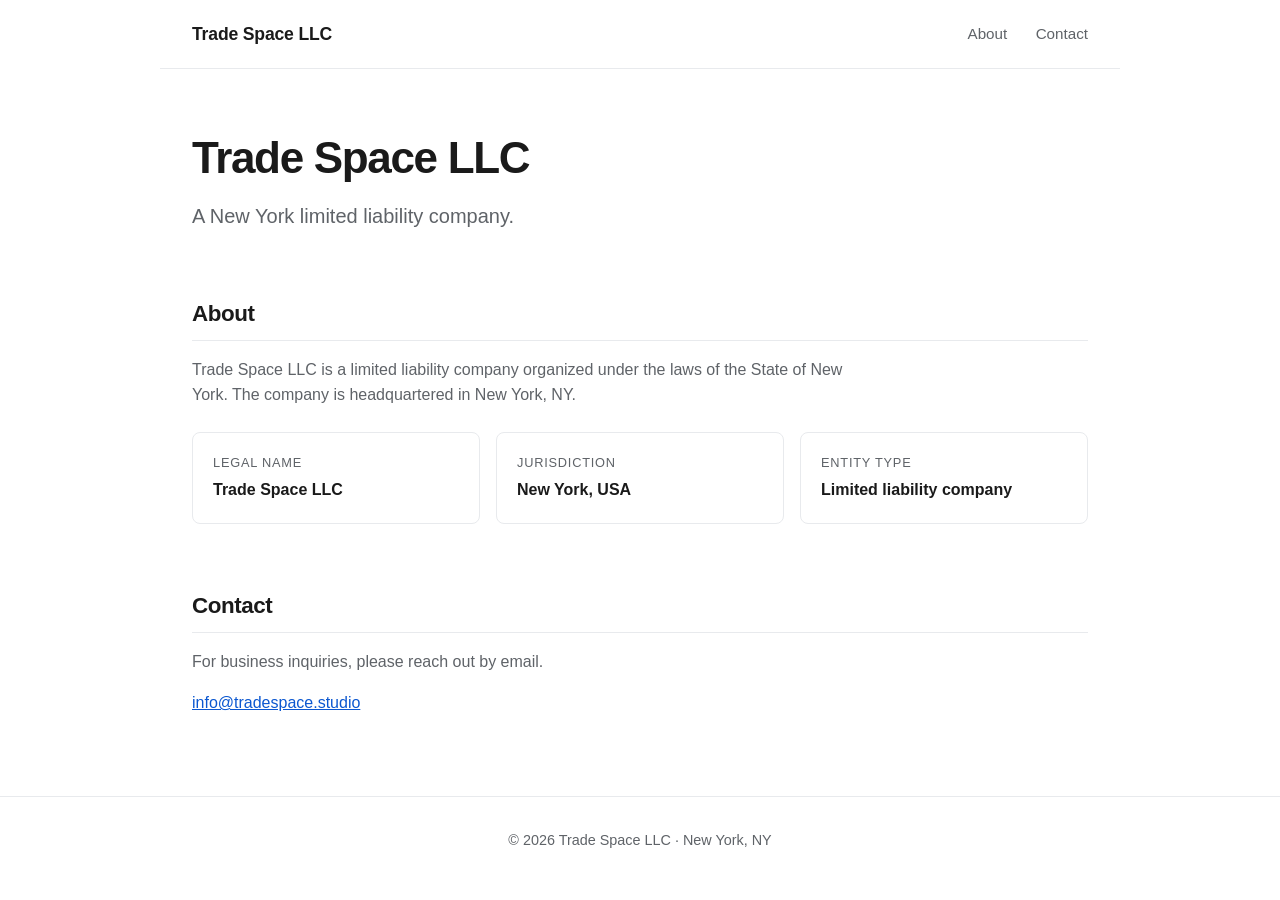
==== index.html @ 4e2f359a "Company website v1" ====
<!DOCTYPE html>
<html lang="en">
<head>
<meta charset="UTF-8">
<meta name="viewport" content="width=device-width, initial-scale=1.0">
<title>Trade Space LLC</title>
<meta name="description" content="Trade Space LLC is a New York limited liability company.">
<style>
  :root { --ink: #1a1a1a; --muted: #5f6368; --line: #e8eaed; --accent: #0b57d0; }
  * { margin: 0; padding: 0; box-sizing: border-box; }
  body { font-family: -apple-system, BlinkMacSystemFont, "Segoe UI", Roboto, Helvetica, Arial, sans-serif; color: var(--ink); line-height: 1.6; }
  header { border-bottom: 1px solid var(--line); padding: 1.25rem 2rem; display: flex; justify-content: space-between; align-items: center; max-width: 960px; margin: 0 auto; }
  header .brand { font-weight: 700; font-size: 1.1rem; letter-spacing: -0.01em; }
  header nav a { color: var(--muted); text-decoration: none; margin-left: 1.5rem; font-size: 0.95rem; }
  header nav a:hover { color: var(--ink); }
  main { max-width: 960px; margin: 0 auto; padding: 4rem 2rem; }
  .hero h1 { font-size: 2.75rem; letter-spacing: -0.03em; line-height: 1.15; margin-bottom: 1rem; }
  .hero p { font-size: 1.25rem; color: var(--muted); max-width: 640px; }
  section { margin-top: 4rem; }
  section h2 { font-size: 1.4rem; letter-spacing: -0.02em; margin-bottom: 1rem; padding-bottom: 0.5rem; border-bottom: 1px solid var(--line); }
  section p { color: var(--muted); max-width: 680px; margin-bottom: 1rem; }
  .facts { display: grid; grid-template-columns: repeat(auto-fit, minmax(220px, 1fr)); gap: 1rem; margin-top: 1.5rem; }
  .fact { border: 1px solid var(--line); border-radius: 8px; padding: 1.25rem; }
  .fact dt { font-size: 0.8rem; text-transform: uppercase; letter-spacing: 0.06em; color: var(--muted); margin-bottom: 0.25rem; }
  .fact dd { font-weight: 600; }
  a { color: var(--accent); }
  footer { border-top: 1px solid var(--line); padding: 2rem; text-align: center; color: var(--muted); font-size: 0.9rem; }
</style>
</head>
<body>
<header>
  <div class="brand">Trade Space LLC</div>
  <nav>
    <a href="#about">About</a>
    <a href="#contact">Contact</a>
  </nav>
</header>
<main>
  <div class="hero">
    <h1>Trade Space LLC</h1>
    <p>A New York limited liability company.</p>
  </div>

  <section id="about">
    <h2>About</h2>
    <p>Trade Space LLC is a limited liability company organized under the laws of the State of New York. The company is headquartered in New York, NY.</p>
    <dl class="facts">
      <div class="fact"><dt>Legal name</dt><dd>Trade Space LLC</dd></div>
      <div class="fact"><dt>Jurisdiction</dt><dd>New York, USA</dd></div>
      <div class="fact"><dt>Entity type</dt><dd>Limited liability company</dd></div>
    </dl>
  </section>

  <section id="contact">
    <h2>Contact</h2>
    <p>For business inquiries, please reach out by email.</p>
    <p><a href="mailto:info@tradespace.studio">info@tradespace.studio</a></p>
  </section>
</main>
<footer>
  &copy; 2026 Trade Space LLC &middot; New York, NY
</footer>
</body>
</html>
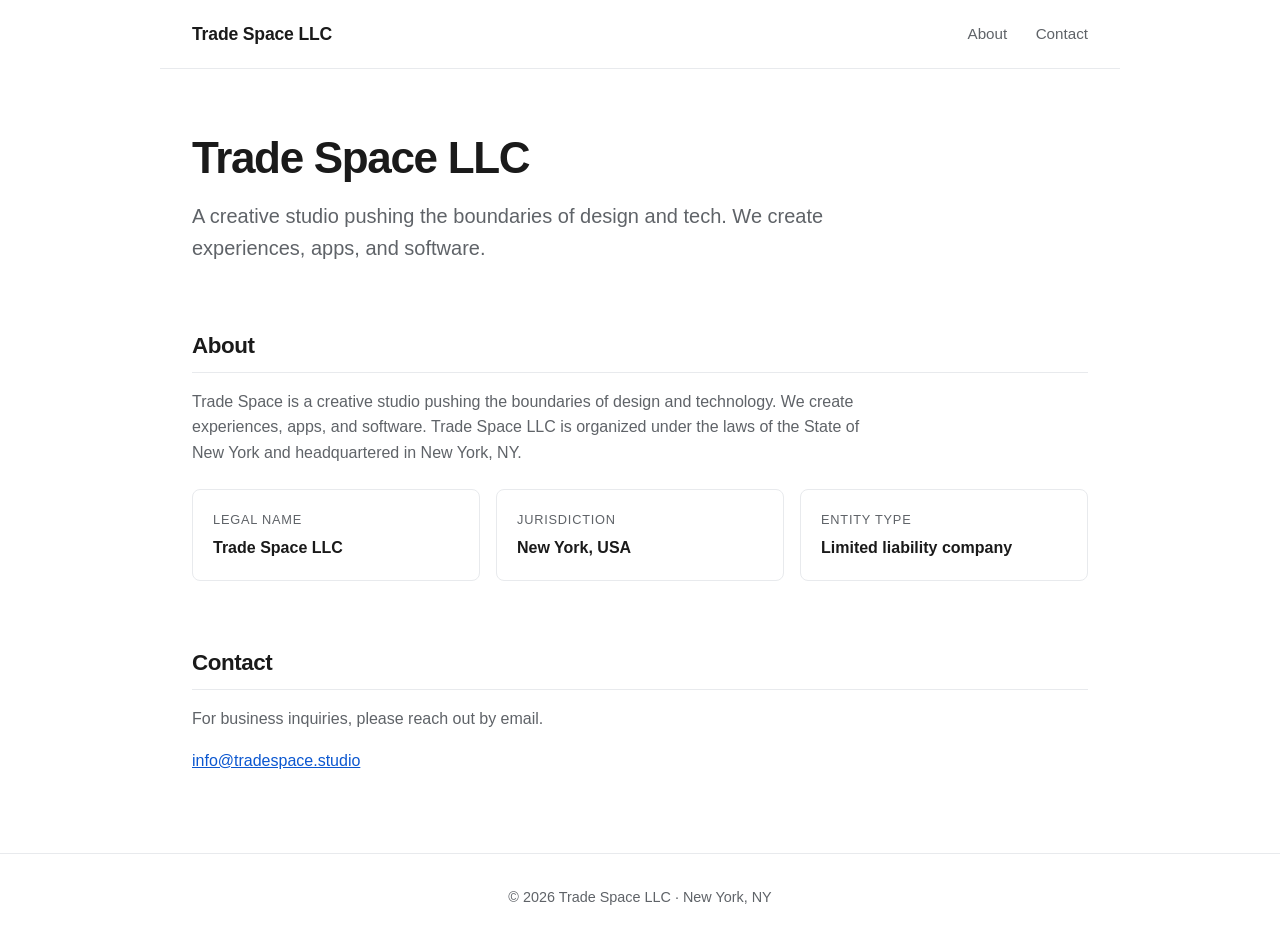
==== commit 21a5fc97: "Creative studio copy" ====
--- a/index.html
+++ b/index.html
@@ -38,12 +38,12 @@
 <main>
   <div class="hero">
     <h1>Trade Space LLC</h1>
-    <p>A New York limited liability company.</p>
+    <p>A creative studio pushing the boundaries of design and tech. We create experiences, apps, and software.</p>
   </div>
 
   <section id="about">
     <h2>About</h2>
-    <p>Trade Space LLC is a limited liability company organized under the laws of the State of New York. The company is headquartered in New York, NY.</p>
+    <p>Trade Space is a creative studio pushing the boundaries of design and technology. We create experiences, apps, and software. Trade Space LLC is organized under the laws of the State of New York and headquartered in New York, NY.</p>
     <dl class="facts">
       <div class="fact"><dt>Legal name</dt><dd>Trade Space LLC</dd></div>
       <div class="fact"><dt>Jurisdiction</dt><dd>New York, USA</dd></div>
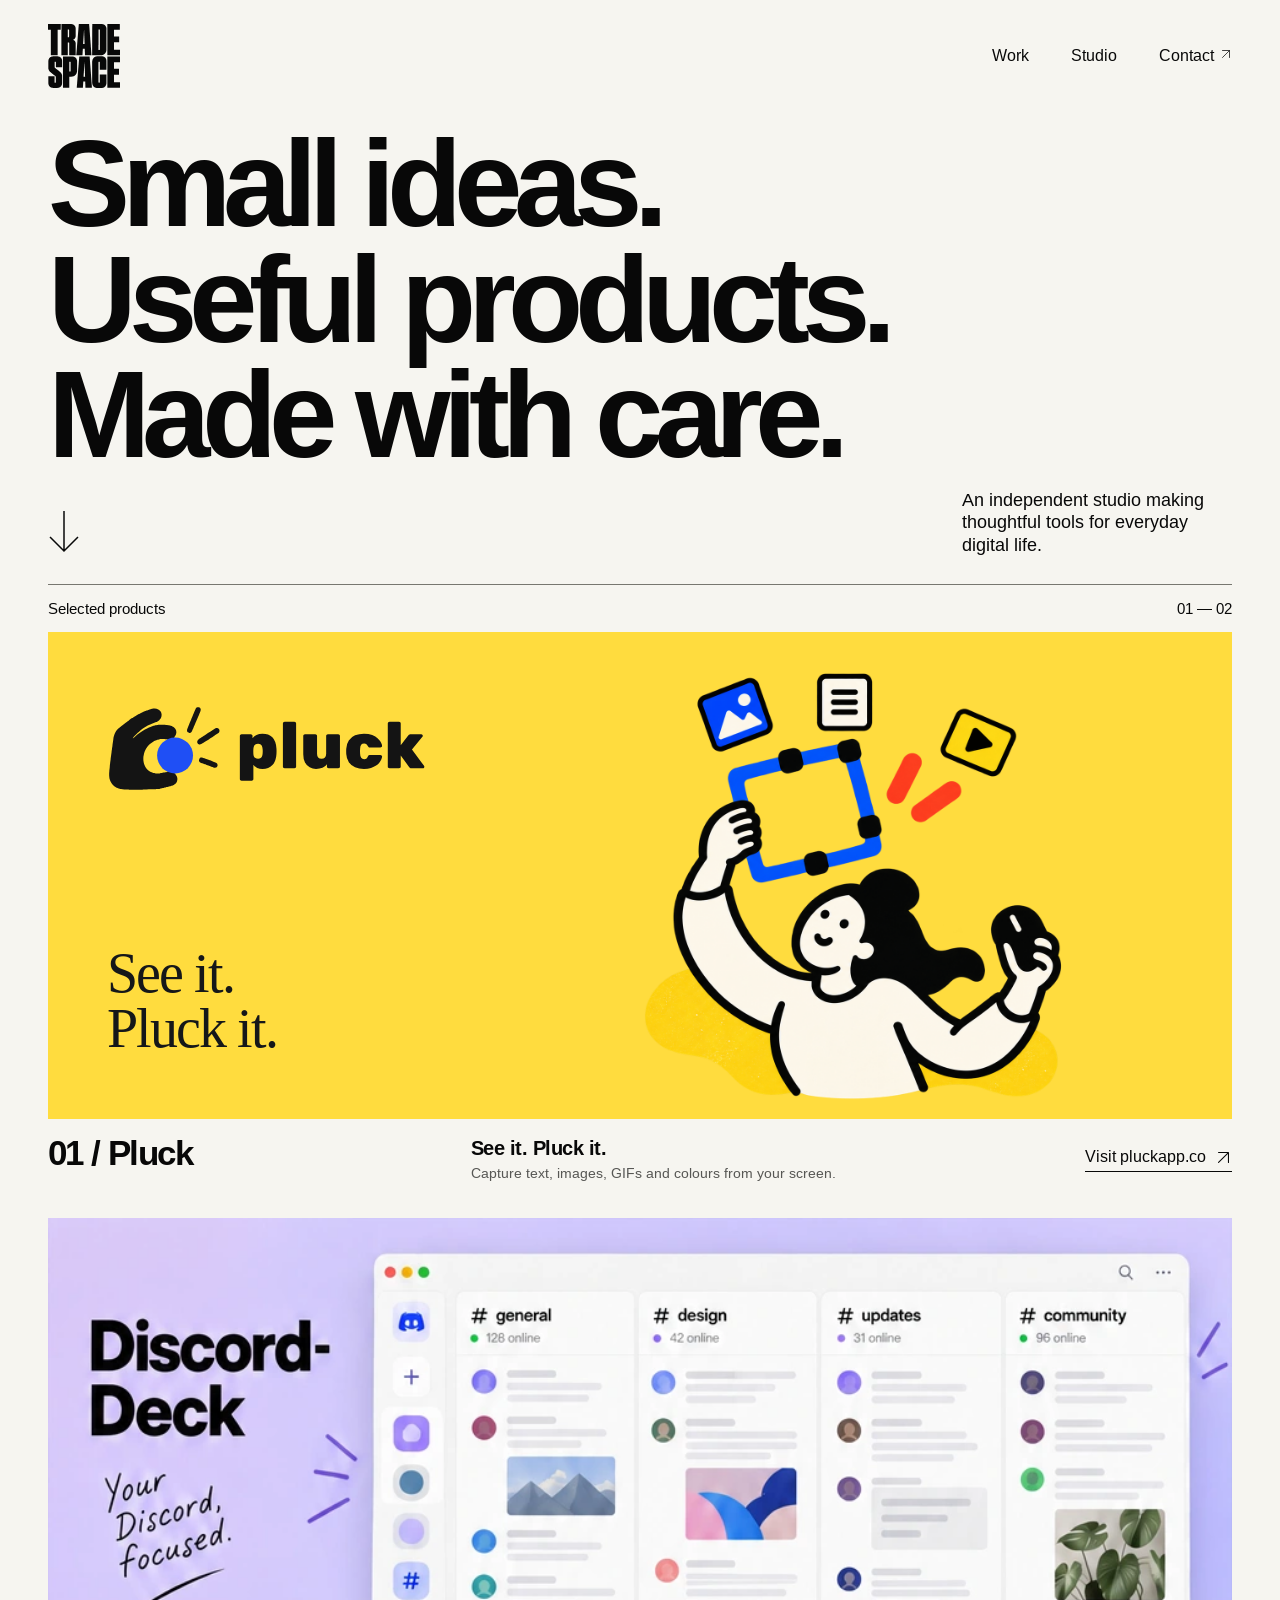
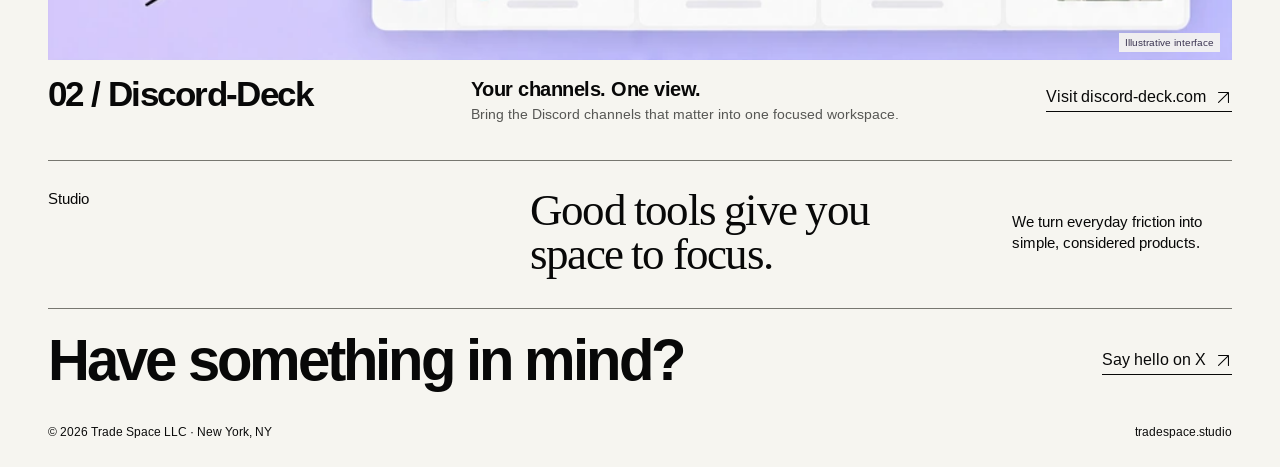
==== commit 7aaa8387: "Replace company page v1 with the Trade Space one-page studio site Implements the approved one-page h" ====
--- a/index.html
+++ b/index.html
@@ -1,64 +1,87 @@
-<!DOCTYPE html>
+<!doctype html>
 <html lang="en">
 <head>
-<meta charset="UTF-8">
-<meta name="viewport" content="width=device-width, initial-scale=1.0">
-<title>Trade Space LLC</title>
-<meta name="description" content="Trade Space LLC is a New York limited liability company.">
-<style>
-  :root { --ink: #1a1a1a; --muted: #5f6368; --line: #e8eaed; --accent: #0b57d0; }
-  * { margin: 0; padding: 0; box-sizing: border-box; }
-  body { font-family: -apple-system, BlinkMacSystemFont, "Segoe UI", Roboto, Helvetica, Arial, sans-serif; color: var(--ink); line-height: 1.6; }
-  header { border-bottom: 1px solid var(--line); padding: 1.25rem 2rem; display: flex; justify-content: space-between; align-items: center; max-width: 960px; margin: 0 auto; }
-  header .brand { font-weight: 700; font-size: 1.1rem; letter-spacing: -0.01em; }
-  header nav a { color: var(--muted); text-decoration: none; margin-left: 1.5rem; font-size: 0.95rem; }
-  header nav a:hover { color: var(--ink); }
-  main { max-width: 960px; margin: 0 auto; padding: 4rem 2rem; }
-  .hero h1 { font-size: 2.75rem; letter-spacing: -0.03em; line-height: 1.15; margin-bottom: 1rem; }
-  .hero p { font-size: 1.25rem; color: var(--muted); max-width: 640px; }
-  section { margin-top: 4rem; }
-  section h2 { font-size: 1.4rem; letter-spacing: -0.02em; margin-bottom: 1rem; padding-bottom: 0.5rem; border-bottom: 1px solid var(--line); }
-  section p { color: var(--muted); max-width: 680px; margin-bottom: 1rem; }
-  .facts { display: grid; grid-template-columns: repeat(auto-fit, minmax(220px, 1fr)); gap: 1rem; margin-top: 1.5rem; }
-  .fact { border: 1px solid var(--line); border-radius: 8px; padding: 1.25rem; }
-  .fact dt { font-size: 0.8rem; text-transform: uppercase; letter-spacing: 0.06em; color: var(--muted); margin-bottom: 0.25rem; }
-  .fact dd { font-weight: 600; }
-  a { color: var(--accent); }
-  footer { border-top: 1px solid var(--line); padding: 2rem; text-align: center; color: var(--muted); font-size: 0.9rem; }
-</style>
+  <meta charset="utf-8">
+  <meta name="viewport" content="width=device-width,initial-scale=1">
+  <meta name="theme-color" content="#f6f5f0">
+  <title>Trade Space — Small ideas. Useful products.</title>
+  <meta name="description" content="An independent studio making thoughtful tools for everyday digital life. Explore Pluck and Discord-Deck.">
+  <link rel="canonical" href="https://tradespace.studio/">
+  <meta property="og:type" content="website">
+  <meta property="og:title" content="Trade Space — Small ideas. Useful products.">
+  <meta property="og:description" content="An independent studio making thoughtful tools for everyday digital life. Explore Pluck and Discord-Deck.">
+  <meta property="og:url" content="https://tradespace.studio/">
+  <meta property="og:image" content="https://tradespace.studio/assets/brand/social-card.png">
+  <meta property="og:image:width" content="1200">
+  <meta property="og:image:height" content="630">
+  <meta name="twitter:card" content="summary_large_image">
+  <link rel="icon" href="assets/brand/favicon.svg" type="image/svg+xml">
+  <link rel="apple-touch-icon" href="assets/brand/apple-touch-icon.png">
+  <link rel="preload" href="assets/fonts/studio-sans-bold.woff" as="font" type="font/woff" crossorigin>
+  <link rel="stylesheet" href="styles.css">
 </head>
-<body>
-<header>
-  <div class="brand">Trade Space LLC</div>
-  <nav>
-    <a href="#about">About</a>
-    <a href="#contact">Contact</a>
-  </nav>
-</header>
-<main>
-  <div class="hero">
-    <h1>Trade Space LLC</h1>
-    <p>A creative studio pushing the boundaries of design and tech. We create experiences, apps, and software.</p>
+<body id="top">
+  <a class="skip-link" href="#main">Skip to content</a>
+  <div class="shell">
+    <header class="site-header">
+      <a class="studio-logo" href="#top" aria-label="Trade Space, back to top">
+        <img src="assets/brand/tradespace-stacked-black.svg" width="72" height="65" alt="Trade Space">
+      </a>
+      <nav aria-label="Main navigation">
+        <a href="#work">Work</a><a href="#studio">Studio</a><a class="text-link" href="#contact">Contact <span aria-hidden="true"><svg viewBox="0 0 24 24" width="17" height="17" fill="none" stroke="currentColor" stroke-width="1.5" stroke-linecap="round" stroke-linejoin="round" focusable="false"><path d="M5 19 19 5M5 5h14v14"/></svg></span></a>
+      </nav>
+    </header>
+    <main id="main">
+      <section class="hero" aria-labelledby="intro-title">
+        <h1 id="intro-title"><span>Small ideas.</span><span>Useful products.</span><span>Made with care.</span></h1>
+        <div class="hero-bottom">
+          <a class="scroll-cue" href="#work" aria-label="Explore our products"><svg viewBox="0 0 32 44" aria-hidden="true"><path d="M16 1v40M2 27l14 14 14-14"/></svg></a>
+          <p>An independent studio making thoughtful tools for everyday digital life.</p>
+        </div>
+      </section>
+      <section class="work" id="work" aria-labelledby="work-title">
+        <div class="section-label"><h2 id="work-title">Selected products</h2><span>01 — 02</span></div>
+        <article class="product product-pluck">
+          <a class="product-link" href="https://pluckapp.co/" target="_blank" rel="noopener noreferrer" aria-label="Visit Pluck, opens in a new tab">
+            <div class="pluck-artwork">
+              <div class="pluck-art-copy">
+                <img class="pluck-logo" src="assets/pluck/pluck-logo.svg" width="455" height="124" alt="Pluck">
+                <p>See it.<br>Pluck it.</p>
+              </div>
+              <img class="pluck-hero" src="assets/pluck/hero-media.webp" width="1448" height="1086" alt="" decoding="async" fetchpriority="high">
+            </div>
+            <div class="product-caption">
+              <h3>01 / Pluck</h3>
+              <div class="product-copy"><p class="product-tagline">See it. Pluck it.</p><p>Capture text, images, GIFs and colours from your screen.</p></div>
+              <span class="text-link product-visit">Visit pluckapp.co <span aria-hidden="true"><svg viewBox="0 0 24 24" width="17" height="17" fill="none" stroke="currentColor" stroke-width="1.5" stroke-linecap="round" stroke-linejoin="round" focusable="false"><path d="M5 19 19 5M5 5h14v14"/></svg></span></span>
+            </div>
+          </a>
+        </article>
+        <article class="product product-discord">
+          <a class="product-link" href="https://discord-deck.com/" target="_blank" rel="noopener noreferrer" aria-label="Visit Discord-Deck, opens in a new tab">
+            <div class="discord-artwork">
+              <img src="assets/discord-deck/workspace-concept.webp" width="948" height="354" alt="Illustrative view of Discord channels arranged side by side" loading="lazy" decoding="async">
+              <span class="concept-label">Illustrative interface</span>
+            </div>
+            <div class="product-caption">
+              <h3>02 / Discord-Deck</h3>
+              <div class="product-copy"><p class="product-tagline">Your channels. One view.</p><p>Bring the Discord channels that matter into one focused workspace.</p></div>
+              <span class="text-link product-visit">Visit discord-deck.com <span aria-hidden="true"><svg viewBox="0 0 24 24" width="17" height="17" fill="none" stroke="currentColor" stroke-width="1.5" stroke-linecap="round" stroke-linejoin="round" focusable="false"><path d="M5 19 19 5M5 5h14v14"/></svg></span></span>
+            </div>
+          </a>
+        </article>
+      </section>
+      <section class="studio-section" id="studio" aria-labelledby="studio-title">
+        <h2 id="studio-title">Studio</h2>
+        <p class="studio-statement">Good tools give you<br class="desktop-break"> space to focus.</p>
+        <p class="studio-copy">We turn everyday friction into simple, considered products.</p>
+      </section>
+      <section class="contact-section" id="contact" aria-labelledby="contact-title">
+        <h2 id="contact-title">Have something in mind?</h2>
+        <a class="text-link" href="https://x.com/spacemnke" target="_blank" rel="noopener noreferrer">Say hello on X <span aria-hidden="true"><svg viewBox="0 0 24 24" width="17" height="17" fill="none" stroke="currentColor" stroke-width="1.5" stroke-linecap="round" stroke-linejoin="round" focusable="false"><path d="M5 19 19 5M5 5h14v14"/></svg></span><span class="sr-only">, opens in a new tab</span></a>
+      </section>
+    </main>
+    <footer class="site-footer"><span>© 2026 Trade Space LLC · New York, NY</span><a href="#top">tradespace.studio <span class="sr-only">, back to top</span></a></footer>
   </div>
-
-  <section id="about">
-    <h2>About</h2>
-    <p>Trade Space is a creative studio pushing the boundaries of design and technology. We create experiences, apps, and software. Trade Space LLC is organized under the laws of the State of New York and headquartered in New York, NY.</p>
-    <dl class="facts">
-      <div class="fact"><dt>Legal name</dt><dd>Trade Space LLC</dd></div>
-      <div class="fact"><dt>Jurisdiction</dt><dd>New York, USA</dd></div>
-      <div class="fact"><dt>Entity type</dt><dd>Limited liability company</dd></div>
-    </dl>
-  </section>
-
-  <section id="contact">
-    <h2>Contact</h2>
-    <p>For business inquiries, please reach out by email.</p>
-    <p><a href="mailto:info@tradespace.studio">info@tradespace.studio</a></p>
-  </section>
-</main>
-<footer>
-  &copy; 2026 Trade Space LLC &middot; New York, NY
-</footer>
 </body>
 </html>
--- a/styles.css
+++ b/styles.css
@@ -0,0 +1,86 @@
+@font-face{font-family:Studio Sans;src:url('assets/fonts/studio-sans-regular.woff') format('woff');font-weight:400;font-style:normal;font-display:swap}
+@font-face{font-family:Studio Sans;src:url('assets/fonts/studio-sans-bold.woff') format('woff');font-weight:700;font-style:normal;font-display:swap}
+@font-face{font-family:Studio Serif;src:url('assets/fonts/studio-serif-regular.woff') format('woff');font-weight:400;font-style:normal;font-display:swap}
+@font-face{font-family:Studio Serif;src:url('assets/fonts/studio-serif-bold.woff') format('woff');font-weight:700;font-style:normal;font-display:swap}
+:root{--paper:#f6f5f0;--ink:#080808;--muted:#575754;--rule:#777770;--gutter:min(3.75vw,54px);--pluck-yellow:#ffdc3e;--pluck-paper:#fff8eb;--pluck-ink:#151719;--pluck-blue:#1f4ff5;--lavender:#e3dafa}
+*{box-sizing:border-box}
+html{scroll-behavior:smooth;scroll-padding-top:24px}
+body{margin:0;background:var(--paper);color:var(--ink);font-family:Studio Sans,Arial,sans-serif;font-size:16px;line-height:1.4;-webkit-font-smoothing:antialiased}
+a{color:inherit;text-decoration:none}
+img{max-width:100%;display:block}
+p,h1,h2,h3{margin:0}
+a:focus-visible{outline:3px solid var(--pluck-blue);outline-offset:6px}
+::selection{background:var(--pluck-blue);color:white}
+.shell{max-width:1440px;margin:0 auto;padding:0 var(--gutter)}
+.skip-link{position:fixed;top:8px;left:8px;z-index:10;padding:12px 18px;background:var(--ink);color:white;transform:translateY(-160%)}
+.skip-link:focus{transform:translateY(0)}
+.sr-only{position:absolute;width:1px;height:1px;padding:0;margin:-1px;overflow:hidden;clip:rect(0,0,0,0);white-space:nowrap;border:0}
+.site-header{min-height:112px;display:flex;align-items:center;justify-content:space-between;gap:32px}
+.studio-logo{width:72px;flex:0 0 72px;display:block}
+.studio-logo img{width:100%;height:auto}
+.site-header nav{display:flex;align-items:center;gap:42px}
+.site-header nav a{display:inline-flex;align-items:center;gap:6px;min-height:44px}
+.site-header nav a:hover{text-decoration:underline;text-underline-offset:5px}
+.text-link{display:inline-flex;align-items:center;gap:9px;position:relative;white-space:nowrap}
+.text-link::after{content:"";position:absolute;left:0;right:0;top:calc(50% + .35em + 8px);border-top:1px solid}
+.site-header nav .text-link::after{content:none}
+.text-link>span[aria-hidden]{display:inline-flex;transition:transform 180ms ease}
+.text-link svg{display:block;width:1.0625em;height:1.0625em}
+.site-header nav .text-link svg{width:12px;height:12px;margin-bottom:4px}
+a:hover .text-link>span[aria-hidden],a.text-link:hover>span[aria-hidden]{transform:translate(2px,-2px)}
+.hero{padding:14px 0 28px}
+.hero h1{font-size:clamp(58px,9.6vw,138px);font-weight:700;line-height:.94;letter-spacing:-.065em}
+.hero h1>span{display:block}
+.hero-bottom{display:flex;align-items:flex-end;justify-content:space-between;gap:32px;margin-top:16px}
+.hero-bottom p{font-size:18px;line-height:1.25;max-width:270px}
+.scroll-cue{display:flex;width:44px;height:48px;align-items:center}
+.scroll-cue svg{width:32px;height:44px;fill:none;stroke:currentColor;stroke-width:1.5}
+.section-label{border-top:1px solid var(--rule);padding:13px 0;display:flex;justify-content:space-between;gap:20px;font-size:15px}
+.section-label h2{font:inherit}
+.product+.product{margin-top:34px}
+.product-link{display:block}
+.pluck-artwork{background:var(--pluck-yellow);aspect-ratio:2.43;position:relative;isolation:isolate;overflow:hidden}
+.pluck-art-copy{position:absolute;z-index:1;left:5%;top:15%;width:29%;height:72%;display:flex;flex-direction:column;justify-content:space-between}
+.pluck-logo{width:100%;height:auto;max-width:320px}
+.pluck-art-copy p{font-family:Studio Serif,Georgia,serif;font-size:clamp(32px,4.4vw,64px);line-height:.98;letter-spacing:-.035em;color:var(--pluck-ink)}
+.pluck-hero{position:absolute;right:1.5%;top:3%;height:94%;width:62%;object-fit:contain}
+.product-caption{display:grid;grid-template-columns:34% minmax(0,1fr) auto;align-items:start;gap:20px;padding-top:16px}
+.product-caption h3{font-size:clamp(23px,2.75vw,40px);font-weight:700;line-height:1.05;letter-spacing:-.045em}
+.product-copy{padding-top:1px}
+.product-copy>p:last-child{font-size:14px;line-height:1.45;margin-top:3px;color:var(--muted);max-width:470px}
+.product-copy .product-tagline{font-size:20px;font-weight:700;letter-spacing:-.025em;line-height:1.2}
+.product-visit{min-height:44px;font-size:16px;align-self:start}
+.discord-artwork{position:relative;background:var(--lavender)}
+.discord-artwork>img{width:100%;height:auto}
+.concept-label{position:absolute;right:12px;bottom:8px;font-size:10px;line-height:1.3;color:#3d3652;background:#f6f5f0e8;padding:3px 6px}
+.studio-section{display:grid;grid-template-columns:1fr 1fr 220px;gap:32px;border-top:1px solid var(--rule);padding:27px 0 31px;margin-top:36px;align-items:start}
+.studio-section h2{font-size:15px;font-weight:400}
+.studio-statement{font-family:Studio Serif,Georgia,serif;font-size:clamp(30px,3.5vw,50px);line-height:.99;letter-spacing:-.04em}
+.studio-copy{font-size:15px;line-height:1.4;align-self:center}
+.contact-section{border-top:1px solid var(--rule);padding:22px 0 20px;display:flex;justify-content:space-between;align-items:center;gap:24px}
+.contact-section h2{font-size:clamp(32px,4.5vw,64px);line-height:1.02;letter-spacing:-.05em}
+.contact-section .text-link{min-height:44px;flex-shrink:0}
+.site-footer{display:flex;justify-content:space-between;gap:24px;padding:15px 0 26px;font-size:12px;line-height:1.4}
+@media(min-width:768px) and (max-width:1100px){
+ .site-header{min-height:90px}.studio-logo{width:60px;flex-basis:60px}.hero-bottom p{font-size:16px;max-width:235px}
+ .product-caption{grid-template-columns:31% minmax(0,1fr) auto;gap:15px}.product-visit{font-size:13px}.product-copy .product-tagline{font-size:17px}.product-copy>p:last-child{font-size:12px}
+ .studio-section{grid-template-columns:1fr 1.1fr 180px;gap:22px}.studio-copy{font-size:13px}
+}
+@media(max-width:767px){
+ :root{--gutter:20px}html{scroll-padding-top:16px}body{font-size:15px}
+ .site-header{min-height:88px;gap:20px}.studio-logo{width:52px;flex-basis:52px}.site-header nav{gap:20px;font-size:13px}.site-header nav a{gap:3px}
+ .hero{padding:18px 0 24px}.hero h1{font-size:clamp(36px,9.8vw,75px);line-height:.98;letter-spacing:-.055em}
+ .hero-bottom{margin-top:24px;align-items:flex-end;gap:28px}.hero-bottom p{font-size:15px;max-width:235px;line-height:1.35}.scroll-cue{flex-shrink:0;width:32px}
+ .section-label{font-size:12px;padding:12px 0}
+ .pluck-artwork{aspect-ratio:auto;height:470px}.pluck-art-copy{top:28px;left:26px;width:calc(100% - 52px);height:auto;display:block}
+ .pluck-logo{width:185px;max-width:70%;height:auto}.pluck-art-copy p{font-size:33px;line-height:1.02;margin-top:22px}
+ .pluck-hero{width:96%;height:280px;top:auto;bottom:6px;right:2%}
+ .product-caption{grid-template-columns:1fr;gap:12px;padding-top:16px}.product-caption h3{font-size:29px}.product-copy .product-tagline{font-size:18px}.product-copy>p:last-child{font-size:14px;line-height:1.4;max-width:36ch}
+ .product-visit{justify-self:start;font-size:14px;min-height:38px}.product+.product{margin-top:32px}
+ .discord-artwork{overflow:hidden}.discord-artwork>img{width:155%;max-width:none;height:auto;margin-left:-55%}.concept-label{font-size:9px;right:8px;bottom:6px}
+ .studio-section{grid-template-columns:1fr;gap:20px;margin-top:30px;padding:24px 0}.studio-section h2{font-size:13px}.studio-statement{font-size:40px;line-height:1.02;max-width:330px}.studio-copy{max-width:29ch;font-size:15px}.desktop-break{display:none}
+ .contact-section{align-items:flex-start;flex-direction:column;gap:12px;padding:24px 0 12px}.contact-section h2{font-size:38px;line-height:1.05;max-width:7.5em}.contact-section .text-link{font-size:15px}
+ .site-footer{font-size:10px;padding:20px 0 24px;gap:16px}
+}
+@media(max-width:359px){:root{--gutter:16px}.site-header nav{gap:13px}.hero h1{font-size:9.65vw}.hero-bottom p{max-width:210px}.pluck-artwork{height:430px}.pluck-hero{height:250px}.studio-statement{font-size:35px}.contact-section h2{font-size:34px}}
+@media(prefers-reduced-motion:reduce){html{scroll-behavior:auto}*,*::before,*::after{transition:none!important;animation:none!important}}
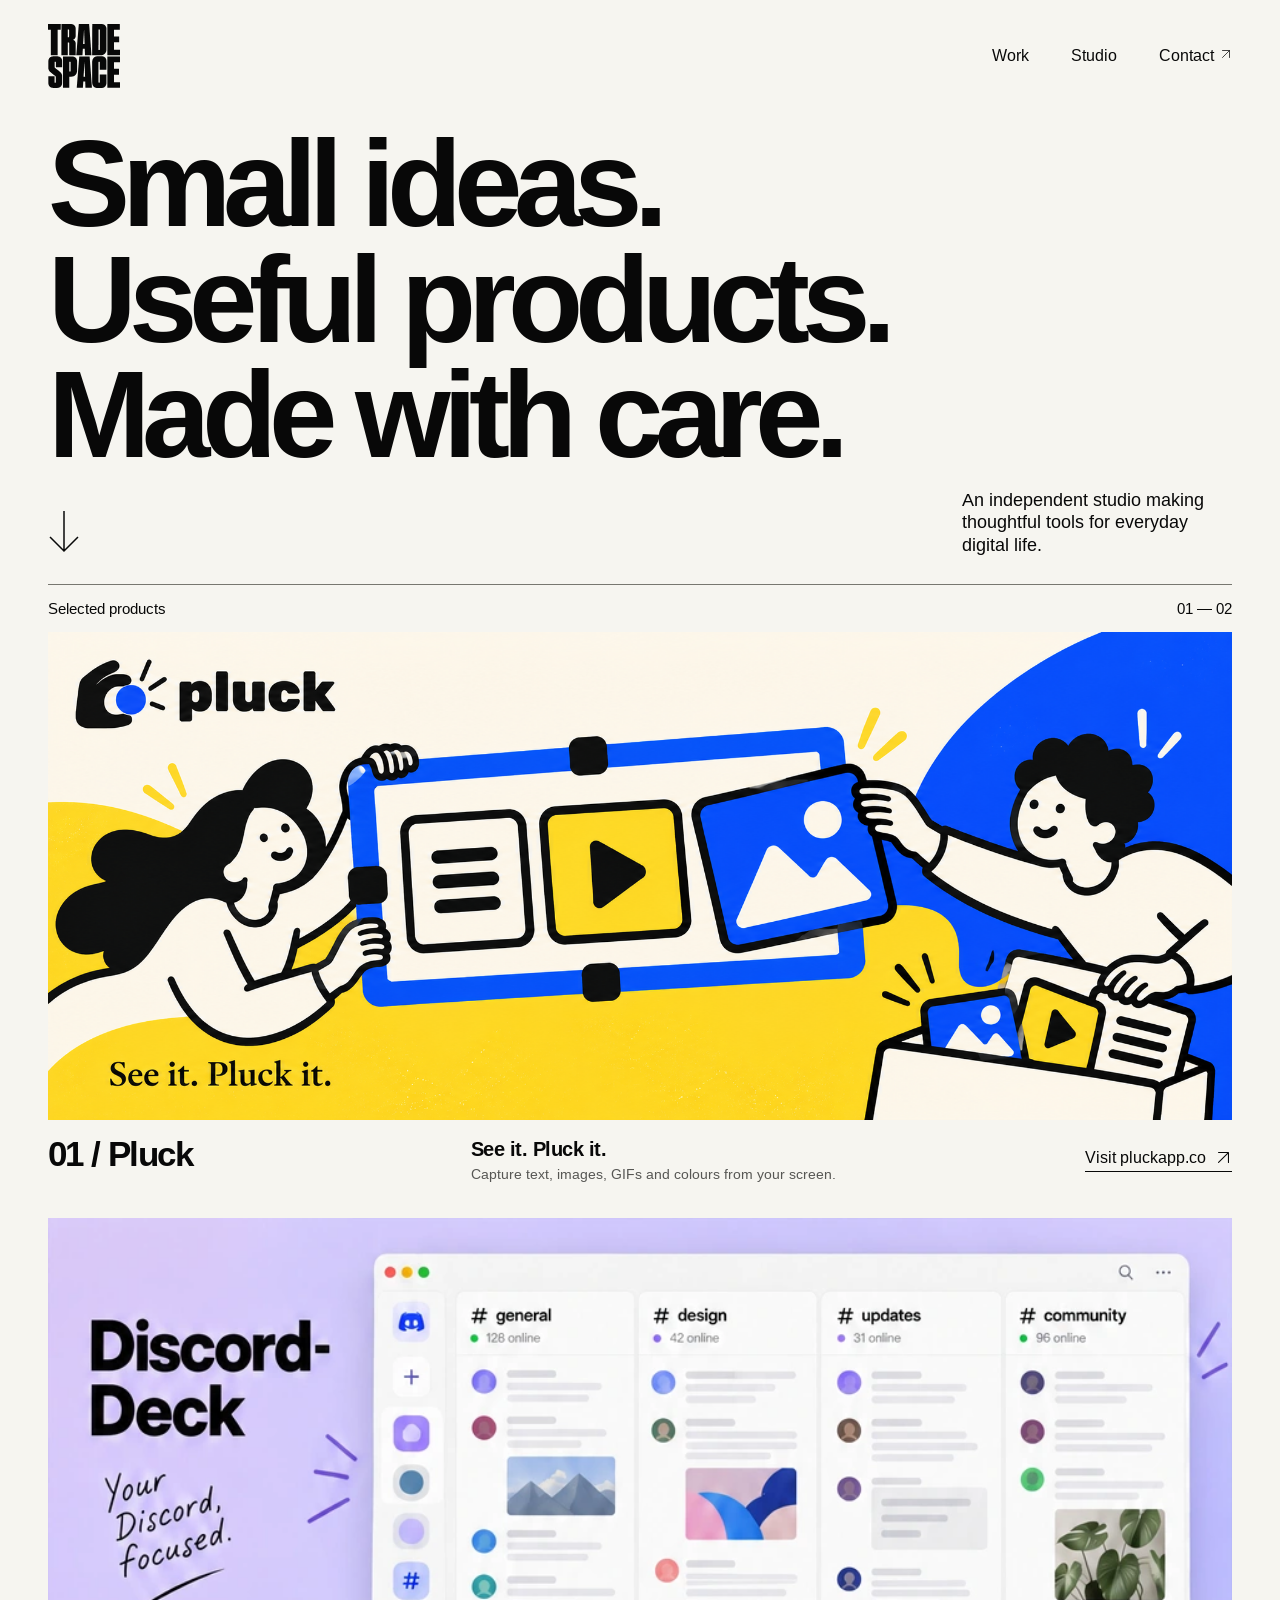
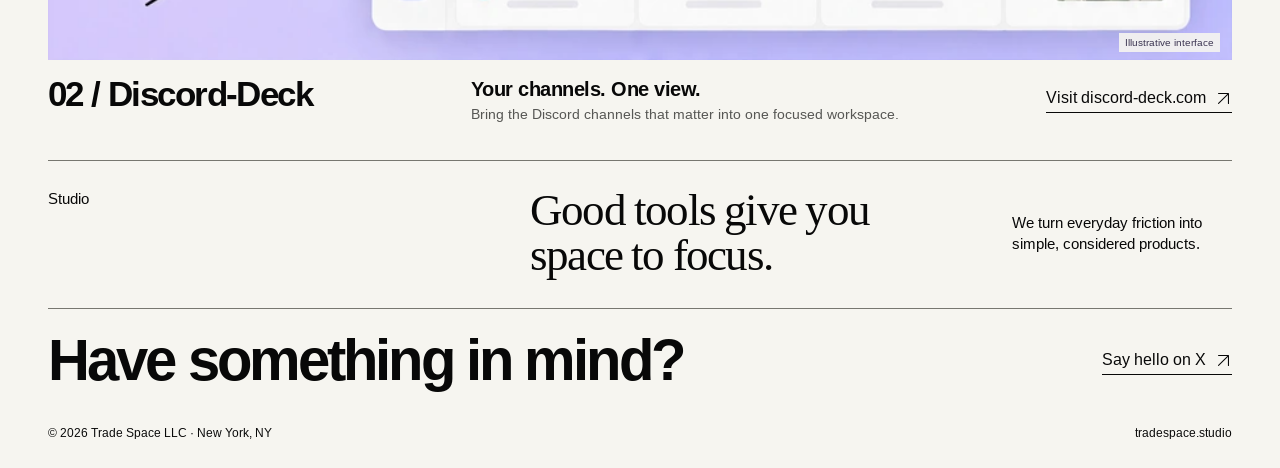
==== commit 5c393cd5: "Replace the Pluck showcase with the new full-width artwork The Pluck panel is now a single 1954x805 " ====
--- a/index.html
+++ b/index.html
@@ -44,11 +44,7 @@
         <article class="product product-pluck">
           <a class="product-link" href="https://pluckapp.co/" target="_blank" rel="noopener noreferrer" aria-label="Visit Pluck, opens in a new tab">
             <div class="pluck-artwork">
-              <div class="pluck-art-copy">
-                <img class="pluck-logo" src="assets/pluck/pluck-logo.svg" width="455" height="124" alt="Pluck">
-                <p>See it.<br>Pluck it.</p>
-              </div>
-              <img class="pluck-hero" src="assets/pluck/hero-media.webp" width="1448" height="1086" alt="" decoding="async" fetchpriority="high">
+              <img src="assets/pluck/showcase.webp" width="1954" height="805" alt="Pluck. See it. Pluck it. Two people lift text, video and image tiles out of a selection frame." decoding="async" fetchpriority="high">
             </div>
             <div class="product-caption">
               <h3>01 / Pluck</h3>
--- a/styles.css
+++ b/styles.css
@@ -39,11 +39,8 @@
 .section-label h2{font:inherit}
 .product+.product{margin-top:34px}
 .product-link{display:block}
-.pluck-artwork{background:var(--pluck-yellow);aspect-ratio:2.43;position:relative;isolation:isolate;overflow:hidden}
-.pluck-art-copy{position:absolute;z-index:1;left:5%;top:15%;width:29%;height:72%;display:flex;flex-direction:column;justify-content:space-between}
-.pluck-logo{width:100%;height:auto;max-width:320px}
-.pluck-art-copy p{font-family:Studio Serif,Georgia,serif;font-size:clamp(32px,4.4vw,64px);line-height:.98;letter-spacing:-.035em;color:var(--pluck-ink)}
-.pluck-hero{position:absolute;right:1.5%;top:3%;height:94%;width:62%;object-fit:contain}
+.pluck-artwork{background:var(--pluck-paper)}
+.pluck-artwork>img{width:100%;height:auto}
 .product-caption{display:grid;grid-template-columns:34% minmax(0,1fr) auto;align-items:start;gap:20px;padding-top:16px}
 .product-caption h3{font-size:clamp(23px,2.75vw,40px);font-weight:700;line-height:1.05;letter-spacing:-.045em}
 .product-copy{padding-top:1px}
@@ -72,9 +69,6 @@
  .hero{padding:18px 0 24px}.hero h1{font-size:clamp(36px,9.8vw,75px);line-height:.98;letter-spacing:-.055em}
  .hero-bottom{margin-top:24px;align-items:flex-end;gap:28px}.hero-bottom p{font-size:15px;max-width:235px;line-height:1.35}.scroll-cue{flex-shrink:0;width:32px}
  .section-label{font-size:12px;padding:12px 0}
- .pluck-artwork{aspect-ratio:auto;height:470px}.pluck-art-copy{top:28px;left:26px;width:calc(100% - 52px);height:auto;display:block}
- .pluck-logo{width:185px;max-width:70%;height:auto}.pluck-art-copy p{font-size:33px;line-height:1.02;margin-top:22px}
- .pluck-hero{width:96%;height:280px;top:auto;bottom:6px;right:2%}
  .product-caption{grid-template-columns:1fr;gap:12px;padding-top:16px}.product-caption h3{font-size:29px}.product-copy .product-tagline{font-size:18px}.product-copy>p:last-child{font-size:14px;line-height:1.4;max-width:36ch}
  .product-visit{justify-self:start;font-size:14px;min-height:38px}.product+.product{margin-top:32px}
  .discord-artwork{overflow:hidden}.discord-artwork>img{width:155%;max-width:none;height:auto;margin-left:-55%}.concept-label{font-size:9px;right:8px;bottom:6px}
@@ -82,5 +76,5 @@
  .contact-section{align-items:flex-start;flex-direction:column;gap:12px;padding:24px 0 12px}.contact-section h2{font-size:38px;line-height:1.05;max-width:7.5em}.contact-section .text-link{font-size:15px}
  .site-footer{font-size:10px;padding:20px 0 24px;gap:16px}
 }
-@media(max-width:359px){:root{--gutter:16px}.site-header nav{gap:13px}.hero h1{font-size:9.65vw}.hero-bottom p{max-width:210px}.pluck-artwork{height:430px}.pluck-hero{height:250px}.studio-statement{font-size:35px}.contact-section h2{font-size:34px}}
+@media(max-width:359px){:root{--gutter:16px}.site-header nav{gap:13px}.hero h1{font-size:9.65vw}.hero-bottom p{max-width:210px}.studio-statement{font-size:35px}.contact-section h2{font-size:34px}}
 @media(prefers-reduced-motion:reduce){html{scroll-behavior:auto}*,*::before,*::after{transition:none!important;animation:none!important}}
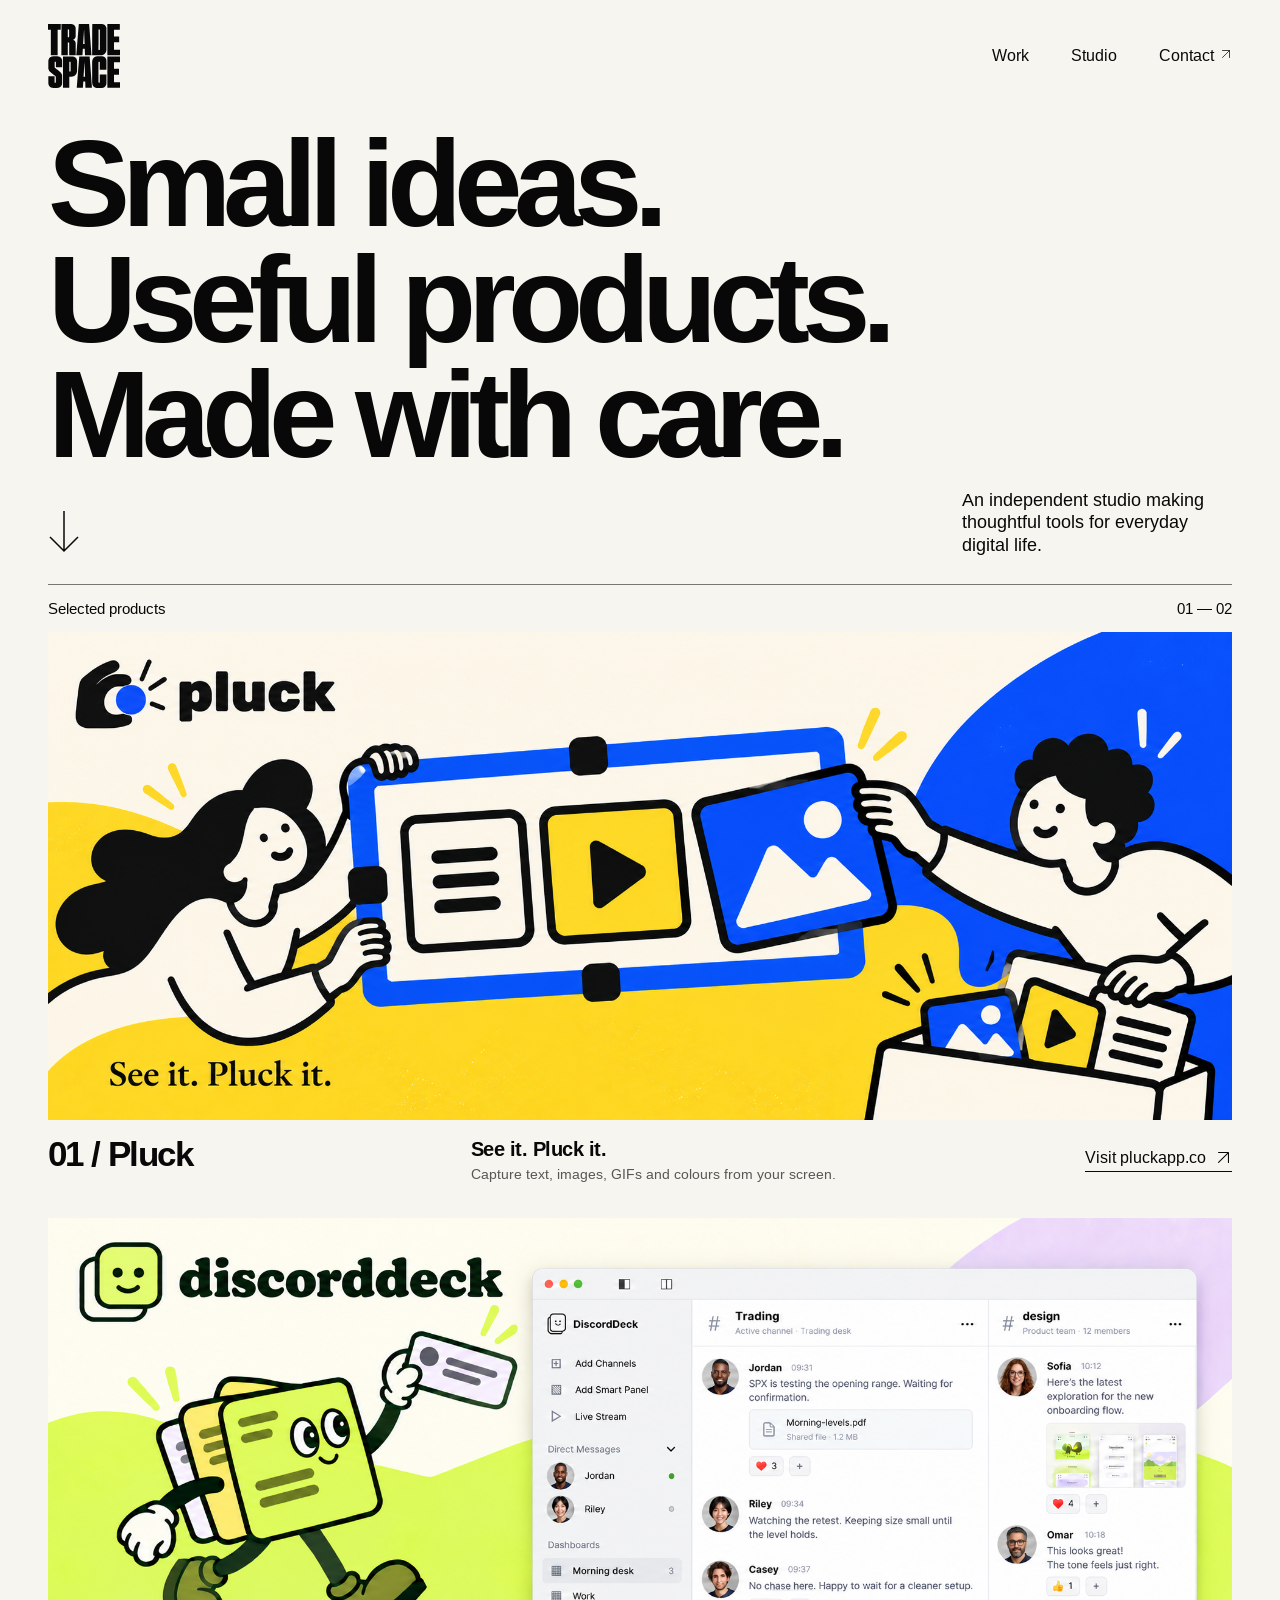
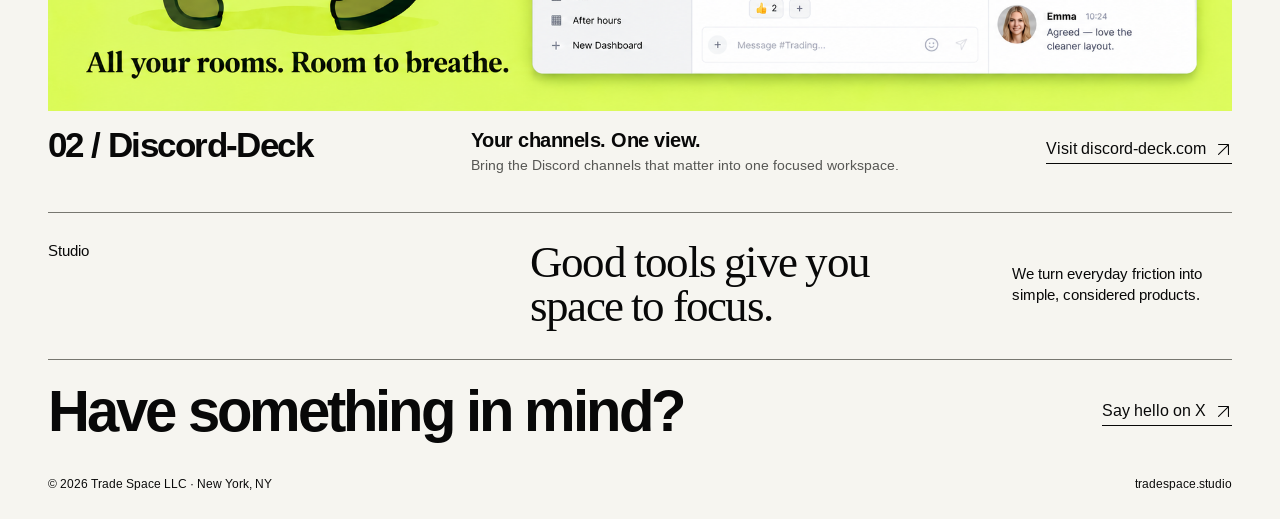
==== commit 02f4157b: "Replace the Discord-Deck showcase with the new banner The Discord-Deck panel is now the single 1942x" ====
--- a/index.html
+++ b/index.html
@@ -18,7 +18,7 @@
   <link rel="icon" href="assets/brand/favicon.svg" type="image/svg+xml">
   <link rel="apple-touch-icon" href="assets/brand/apple-touch-icon.png">
   <link rel="preload" href="assets/fonts/studio-sans-bold.woff" as="font" type="font/woff" crossorigin>
-  <link rel="stylesheet" href="styles.css">
+  <link rel="stylesheet" href="styles.css?v=4">
 </head>
 <body id="top">
   <a class="skip-link" href="#main">Skip to content</a>
@@ -56,8 +56,7 @@
         <article class="product product-discord">
           <a class="product-link" href="https://discord-deck.com/" target="_blank" rel="noopener noreferrer" aria-label="Visit Discord-Deck, opens in a new tab">
             <div class="discord-artwork">
-              <img src="assets/discord-deck/workspace-concept.webp" width="948" height="354" alt="Illustrative view of Discord channels arranged side by side" loading="lazy" decoding="async">
-              <span class="concept-label">Illustrative interface</span>
+              <img src="assets/discord-deck/showcase.png" width="1942" height="809" alt="DiscordDeck. All your rooms. Room to breathe. A mascot made of stacked cards walks beside the app, which shows two channels side by side." loading="lazy" decoding="async">
             </div>
             <div class="product-caption">
               <h3>02 / Discord-Deck</h3>
--- a/styles.css
+++ b/styles.css
@@ -47,9 +47,8 @@
 .product-copy>p:last-child{font-size:14px;line-height:1.45;margin-top:3px;color:var(--muted);max-width:470px}
 .product-copy .product-tagline{font-size:20px;font-weight:700;letter-spacing:-.025em;line-height:1.2}
 .product-visit{min-height:44px;font-size:16px;align-self:start}
-.discord-artwork{position:relative;background:var(--lavender)}
+.discord-artwork{background:#fdfcf0}
 .discord-artwork>img{width:100%;height:auto}
-.concept-label{position:absolute;right:12px;bottom:8px;font-size:10px;line-height:1.3;color:#3d3652;background:#f6f5f0e8;padding:3px 6px}
 .studio-section{display:grid;grid-template-columns:1fr 1fr 220px;gap:32px;border-top:1px solid var(--rule);padding:27px 0 31px;margin-top:36px;align-items:start}
 .studio-section h2{font-size:15px;font-weight:400}
 .studio-statement{font-family:Studio Serif,Georgia,serif;font-size:clamp(30px,3.5vw,50px);line-height:.99;letter-spacing:-.04em}
@@ -71,7 +70,6 @@
  .section-label{font-size:12px;padding:12px 0}
  .product-caption{grid-template-columns:1fr;gap:12px;padding-top:16px}.product-caption h3{font-size:29px}.product-copy .product-tagline{font-size:18px}.product-copy>p:last-child{font-size:14px;line-height:1.4;max-width:36ch}
  .product-visit{justify-self:start;font-size:14px;min-height:38px}.product+.product{margin-top:32px}
- .discord-artwork{overflow:hidden}.discord-artwork>img{width:155%;max-width:none;height:auto;margin-left:-55%}.concept-label{font-size:9px;right:8px;bottom:6px}
  .studio-section{grid-template-columns:1fr;gap:20px;margin-top:30px;padding:24px 0}.studio-section h2{font-size:13px}.studio-statement{font-size:40px;line-height:1.02;max-width:330px}.studio-copy{max-width:29ch;font-size:15px}.desktop-break{display:none}
  .contact-section{align-items:flex-start;flex-direction:column;gap:12px;padding:24px 0 12px}.contact-section h2{font-size:38px;line-height:1.05;max-width:7.5em}.contact-section .text-link{font-size:15px}
  .site-footer{font-size:10px;padding:20px 0 24px;gap:16px}
